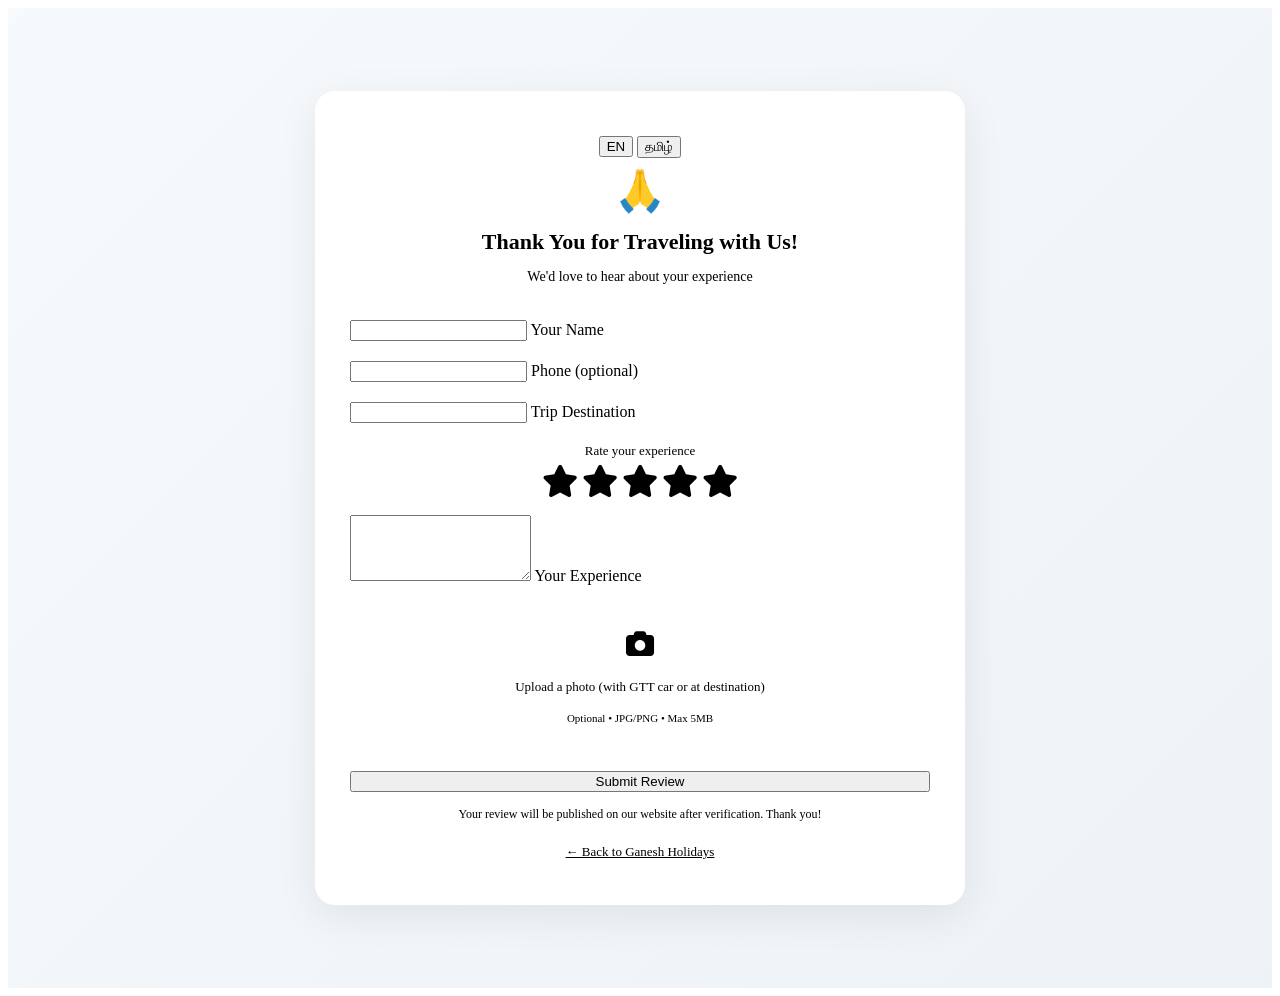
==== review.html @ 8d5c186d "Add main website files Add main website files - these are the main website files." ====
<!DOCTYPE html>
<html lang="en">
<head>
    <meta charset="UTF-8">
    <meta name="viewport" content="width=device-width, initial-scale=1.0">
    <title>Share Your Experience - Ganesh Holidays</title>
    <meta name="description" content="Share your travel experience with Ganesh Holidays. Your feedback helps us serve you better.">
    <link rel="icon" type="image/svg+xml" href="assets/favicon.svg">
    <link href="https://fonts.googleapis.com/css2?family=Sora:wght@300;400;600;700&family=Noto+Sans+Tamil:wght@300;400;600;700&display=swap" rel="stylesheet">
    <link rel="stylesheet" href="https://cdnjs.cloudflare.com/ajax/libs/font-awesome/6.5.1/css/all.min.css">
    <link rel="stylesheet" href="css/style.css">
    <style>
        .review-page {
            min-height: 100vh;
            background: linear-gradient(135deg, #f7fafc 0%, #edf2f7 100%);
            padding: 40px 20px;
            display: flex;
            align-items: center;
            justify-content: center;
        }
        .review-container {
            max-width: 580px;
            width: 100%;
            background: white;
            border-radius: 20px;
            padding: 45px 35px;
            box-shadow: 0 10px 40px rgba(0,0,0,0.08);
        }
        .review-header {
            text-align: center;
            margin-bottom: 35px;
        }
        .review-header .icon {
            font-size: 40px;
            margin-bottom: 12px;
        }
        .review-header h1 {
            font-size: 22px;
            color: var(--blue-dark);
            margin-bottom: 8px;
        }
        .review-header p {
            font-size: 14px;
            color: var(--gray-500);
        }
        .review-form {
            display: flex;
            flex-direction: column;
            gap: 20px;
        }
        .star-rating {
            text-align: center;
        }
        .star-rating label {
            font-size: 13px;
            color: var(--gray-600);
            display: block;
            margin-bottom: 8px;
        }
        .stars {
            display: flex;
            justify-content: center;
            gap: 8px;
        }
        .stars i {
            font-size: 28px;
            color: var(--gray-200);
            cursor: pointer;
            transition: color 0.2s, transform 0.2s;
        }
        .stars i:hover,
        .stars i.active {
            color: var(--gold);
            transform: scale(1.15);
        }
        .photo-upload {
            border: 2px dashed var(--gray-200);
            border-radius: var(--radius-md);
            padding: 25px;
            text-align: center;
            cursor: pointer;
            transition: var(--transition);
        }
        .photo-upload:hover {
            border-color: var(--gold);
            background: #fffbf5;
        }
        .photo-upload i {
            font-size: 28px;
            color: var(--gray-300);
            margin-bottom: 8px;
        }
        .photo-upload p {
            font-size: 13px;
            color: var(--gray-500);
        }
        .photo-upload small {
            font-size: 11px;
            color: var(--gray-300);
        }
        .review-lang {
            display: flex;
            justify-content: center;
            margin-bottom: 10px;
        }
        .review-note {
            text-align: center;
            font-size: 12px;
            color: var(--gray-500);
            margin-top: 15px;
        }
        .back-link {
            text-align: center;
            margin-top: 20px;
        }
        .back-link a {
            color: var(--blue-dark);
            font-size: 13px;
            text-decoration: underline;
        }
    </style>
</head>
<body>
    <div class="review-page">
        <div class="review-container">
            <div class="review-lang">
                <div class="lang-toggle">
                    <button class="lang-btn active" data-lang="en">EN</button>
                    <button class="lang-btn" data-lang="ta">தமிழ்</button>
                </div>
            </div>

            <div class="review-header">
                <div class="icon">🙏</div>
                <h1 data-i18n="review.page.title">Thank You for Traveling with Us!</h1>
                <p data-i18n="review.page.subtitle">We'd love to hear about your experience</p>
            </div>

            <form class="review-form" id="reviewForm" action="https://formspree.io/f/YOUR_FORM_ID" method="POST">
                <div class="form-group">
                    <input type="text" name="name" required placeholder=" " id="revName">
                    <label for="revName" data-i18n="review.form.name">Your Name</label>
                </div>

                <div class="form-group">
                    <input type="tel" name="phone" placeholder=" " id="revPhone">
                    <label for="revPhone" data-i18n="review.form.phone">Phone (optional)</label>
                </div>

                <div class="form-group">
                    <input type="text" name="destination" required placeholder=" " id="revDest">
                    <label for="revDest" data-i18n="review.form.destination">Trip Destination</label>
                </div>

                <div class="star-rating">
                    <label data-i18n="review.form.rating">Rate your experience</label>
                    <div class="stars" id="starRating">
                        <i class="fas fa-star" data-rating="1"></i>
                        <i class="fas fa-star" data-rating="2"></i>
                        <i class="fas fa-star" data-rating="3"></i>
                        <i class="fas fa-star" data-rating="4"></i>
                        <i class="fas fa-star" data-rating="5"></i>
                    </div>
                    <input type="hidden" name="rating" id="ratingValue" value="5">
                </div>

                <div class="form-group">
                    <textarea name="feedback" rows="4" required placeholder=" " id="revFeedback"></textarea>
                    <label for="revFeedback" data-i18n="review.form.feedback">Your Experience</label>
                </div>

                <div class="photo-upload" id="photoUpload">
                    <i class="fas fa-camera"></i>
                    <p data-i18n="review.form.photo">Upload a photo (with GTT car or at destination)</p>
                    <small data-i18n="review.form.photoHint">Optional • JPG/PNG • Max 5MB</small>
                    <input type="file" name="photo" accept="image/*" style="display:none" id="photoInput">
                </div>

                <button type="submit" class="btn btn-primary btn-full" data-i18n="review.form.submit">Submit Review</button>
            </form>

            <p class="review-note" data-i18n="review.form.note">Your review will be published on our website after verification. Thank you!</p>

            <div class="back-link">
                <a href="index.html" data-i18n="review.back">← Back to Ganesh Holidays</a>
            </div>
        </div>
    </div>

    <script src="js/i18n.js"></script>
    <script>
        // Star rating interaction
        const stars = document.querySelectorAll('#starRating i');
        const ratingInput = document.getElementById('ratingValue');

        stars.forEach(star => {
            star.addEventListener('click', () => {
                const rating = star.getAttribute('data-rating');
                ratingInput.value = rating;

                stars.forEach((s, index) => {
                    if (index < rating) {
                        s.classList.add('active');
                    } else {
                        s.classList.remove('active');
                    }
                });
            });

            star.addEventListener('mouseenter', () => {
                const rating = star.getAttribute('data-rating');
                stars.forEach((s, index) => {
                    if (index < rating) {
                        s.style.color = 'var(--gold)';
                    } else {
                        s.style.color = '';
                    }
                });
            });
        });

        document.getElementById('starRating').addEventListener('mouseleave', () => {
            const currentRating = ratingInput.value;
            stars.forEach((s, index) => {
                s.style.color = '';
                if (index < currentRating) {
                    s.classList.add('active');
                }
            });
        });

        // Set all stars active by default (rating 5)
        stars.forEach(s => s.classList.add('active'));

        // Photo upload click
        document.getElementById('photoUpload').addEventListener('click', () => {
            document.getElementById('photoInput').click();
        });

        document.getElementById('photoInput').addEventListener('change', (e) => {
            if (e.target.files.length > 0) {
                const fileName = e.target.files[0].name;
                document.querySelector('#photoUpload p').textContent = '✅ ' + fileName;
            }
        });

        // Form submission
        document.getElementById('reviewForm').addEventListener('submit', (e) => {
            e.preventDefault();
            alert('Thank you! Your review has been submitted and will appear on our website after approval.');
            e.target.reset();
            stars.forEach(s => s.classList.add('active'));
            ratingInput.value = 5;
            document.querySelector('#photoUpload p').textContent = 'Upload a photo (with GTT car or at destination)';
        });
    </script>
</body>
</html>
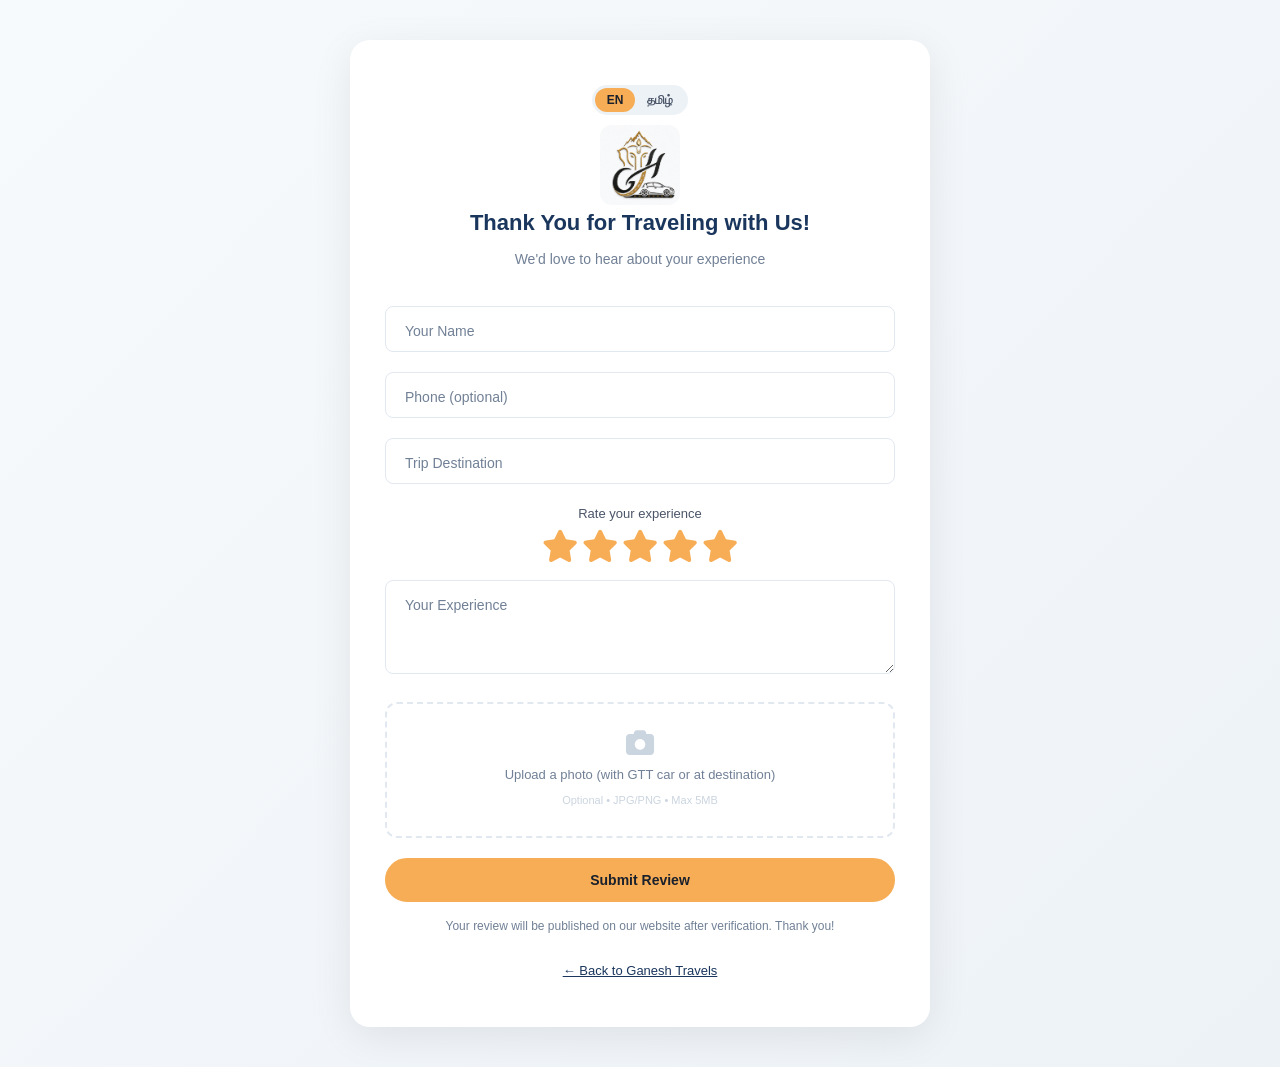
==== commit 3a88ee1e: "Add files via upload" ====
--- a/review.html
+++ b/review.html
@@ -103,6 +103,16 @@
             justify-content: center;
             margin-bottom: 10px;
         }
+        .review-lang .lang-toggle {
+            background: #edf2f7;
+        }
+        .review-lang .lang-btn {
+            color: #4a5568;
+        }
+        .review-lang .lang-btn.active {
+            background: var(--gold);
+            color: #1a202c;
+        }
         .review-note {
             text-align: center;
             font-size: 12px;
@@ -131,7 +141,7 @@
             </div>
 
             <div class="review-header">
-                <div class="icon">🙏</div>
+                <div class="icon" style="width:80px; height:80px; overflow:hidden; border-radius:12px; margin:0 auto;"><img src="assets/logo.jpg" alt="Ganesh Holidays" style="width:100%; height:100%; object-fit:cover; object-position:center 20%; transform:scale(1.6);"></div>
                 <h1 data-i18n="review.page.title">Thank You for Traveling with Us!</h1>
                 <p data-i18n="review.page.subtitle">We'd love to hear about your experience</p>
             </div>
@@ -171,7 +181,7 @@
 
                 <div class="photo-upload" id="photoUpload">
                     <i class="fas fa-camera"></i>
-                    <p data-i18n="review.form.photo">Upload a photo (with GTT car or at destination)</p>
+                    <p data-i18n="review.form.photo">Upload a photo (with GH car or at destination)</p>
                     <small data-i18n="review.form.photoHint">Optional • JPG/PNG • Max 5MB</small>
                     <input type="file" name="photo" accept="image/*" style="display:none" id="photoInput">
                 </div>
--- a/css/style.css
+++ b/css/style.css
@@ -0,0 +1,1053 @@
+/* ============================================
+   GANESH TRAVELS - Main Stylesheet
+   Color Palette: Blue (#1a365d) + Gold (#f6ad55)
+   ============================================ */
+
+/* === RESET & BASE === */
+*, *::before, *::after {
+    margin: 0;
+    padding: 0;
+    box-sizing: border-box;
+}
+
+:root {
+    --blue-dark: #1a365d;
+    --blue-mid: #2a4a7f;
+    --blue-light: #3b5998;
+    --gold: #f6ad55;
+    --gold-dark: #dd9a3c;
+    --gold-light: #fbd38d;
+    --white: #ffffff;
+    --gray-50: #f7fafc;
+    --gray-100: #edf2f7;
+    --gray-200: #e2e8f0;
+    --gray-300: #cbd5e0;
+    --gray-500: #718096;
+    --gray-600: #4a5568;
+    --gray-700: #2d3748;
+    --gray-900: #1a202c;
+    --shadow-sm: 0 2px 8px rgba(0,0,0,0.08);
+    --shadow-md: 0 4px 20px rgba(0,0,0,0.1);
+    --shadow-lg: 0 10px 40px rgba(0,0,0,0.12);
+    --radius-sm: 8px;
+    --radius-md: 12px;
+    --radius-lg: 20px;
+    --transition: all 0.3s ease;
+}
+
+html {
+    scroll-behavior: smooth;
+    scroll-padding-top: 60px;
+}
+
+body {
+    font-family: 'Sora', sans-serif;
+    font-size: 16px;
+    line-height: 1.6;
+    color: var(--gray-700);
+    background: var(--white);
+    overflow-x: hidden;
+}
+
+body.tamil {
+    font-family: 'Noto Sans Tamil', 'Sora', sans-serif;
+}
+
+a {
+    text-decoration: none;
+    color: inherit;
+}
+
+img {
+    max-width: 100%;
+    height: auto;
+    display: block;
+}
+
+.container {
+    max-width: 1200px;
+    margin: 0 auto;
+    padding: 0 20px;
+}
+
+/* === NAVIGATION === */
+.navbar {
+    position: fixed;
+    top: 0;
+    left: 0;
+    right: 0;
+    z-index: 1000;
+    background: rgba(26, 36, 55, 0.97);
+    backdrop-filter: blur(10px);
+    border-bottom: 1px solid rgba(246, 173, 85, 0.15);
+    transition: var(--transition);
+}
+
+.navbar.scrolled {
+    box-shadow: 0 2px 15px rgba(0,0,0,0.3);
+}
+
+.nav-container {
+    max-width: 1200px;
+    margin: 0 auto;
+    padding: 12px 20px;
+    display: flex;
+    align-items: center;
+    justify-content: space-between;
+}
+
+.nav-logo {
+    display: flex;
+    align-items: center;
+    gap: 10px;
+}
+
+.logo-icon {
+    position: relative;
+    color: var(--blue-dark);
+    flex-shrink: 0;
+    width: 50px;
+    height: 50px;
+    overflow: hidden;
+    border-radius: 6px;
+}
+
+.logo-img {
+    width: 100%;
+    height: 100%;
+    object-fit: cover;
+    object-position: center 20%;
+    transform: scale(1.6);
+    border-radius: 6px;
+}
+
+.logo-img-footer {
+    filter: brightness(1.1);
+}
+
+.logo-text {
+    display: flex;
+    flex-direction: column;
+}
+
+.logo-brand {
+    font-family: 'Sora', sans-serif;
+    font-weight: 700;
+    font-size: 16px;
+    color: #ffffff;
+    letter-spacing: 1.5px;
+}
+
+.logo-tagline {
+    font-family: 'Josefin Sans', sans-serif;
+    font-weight: 400;
+    font-size: 9px;
+    color: #f6ad55;
+    letter-spacing: 2px;
+    text-transform: uppercase;
+}
+
+.nav-menu {
+    display: flex;
+    gap: 28px;
+}
+
+.nav-link {
+    font-size: 14px;
+    font-weight: 400;
+    color: rgba(255,255,255,0.75);
+    transition: var(--transition);
+    position: relative;
+}
+
+.nav-link::after {
+    content: '';
+    position: absolute;
+    bottom: -4px;
+    left: 0;
+    width: 0;
+    height: 2px;
+    background: var(--gold);
+    transition: width 0.3s ease;
+}
+
+.nav-link:hover {
+    color: #ffffff;
+}
+
+.nav-link:hover::after {
+    width: 100%;
+}
+
+.nav-right {
+    display: flex;
+    align-items: center;
+    gap: 15px;
+}
+
+.lang-toggle {
+    display: flex;
+    background: rgba(255,255,255,0.1);
+    border-radius: 20px;
+    padding: 3px;
+}
+
+.lang-btn {
+    border: none;
+    background: transparent;
+    padding: 5px 12px;
+    border-radius: 18px;
+    font-size: 12px;
+    cursor: pointer;
+    transition: var(--transition);
+    font-weight: 600;
+    color: rgba(255,255,255,0.6);
+}
+
+.lang-btn.active {
+    background: var(--gold);
+    color: var(--gray-900);
+}
+
+.nav-hamburger {
+    display: none;
+    flex-direction: column;
+    gap: 5px;
+    background: none;
+    border: none;
+    cursor: pointer;
+    padding: 5px;
+}
+
+.nav-hamburger span {
+    width: 24px;
+    height: 2px;
+    background: #ffffff;
+    transition: var(--transition);
+}
+
+/* === HERO === */
+.hero {
+    height: 100vh;
+    min-height: 600px;
+    position: relative;
+    display: flex;
+    align-items: center;
+    justify-content: center;
+}
+
+.hero-bg {
+    position: absolute;
+    inset: 0;
+}
+
+.hero-img {
+    width: 100%;
+    height: 100%;
+    object-fit: cover;
+}
+
+.hero-overlay {
+    position: absolute;
+    inset: 0;
+    background: linear-gradient(135deg, rgba(26, 54, 93, 0.8) 0%, rgba(26, 54, 93, 0.4) 100%);
+}
+
+.hero-content {
+    position: relative;
+    z-index: 2;
+    text-align: center;
+    padding: 0 20px;
+}
+
+.hero-title {
+    font-size: clamp(2rem, 5vw, 3.5rem);
+    font-weight: 800;
+    color: white;
+    margin-bottom: 16px;
+    line-height: 1.2;
+}
+
+.hero-subtitle {
+    font-size: clamp(1rem, 2vw, 1.2rem);
+    color: rgba(255,255,255,0.85);
+    max-width: 600px;
+    margin: 0 auto 30px;
+    font-weight: 300;
+}
+
+.hero-scroll {
+    position: absolute;
+    bottom: 30px;
+    left: 50%;
+    transform: translateX(-50%);
+    color: white;
+    font-size: 20px;
+    animation: bounce 2s infinite;
+}
+
+@keyframes bounce {
+    0%, 100% { transform: translateX(-50%) translateY(0); }
+    50% { transform: translateX(-50%) translateY(10px); }
+}
+
+/* === BUTTONS === */
+.btn {
+    display: inline-block;
+    padding: 12px 28px;
+    border-radius: 30px;
+    font-size: 14px;
+    font-weight: 600;
+    cursor: pointer;
+    transition: var(--transition);
+    border: 2px solid transparent;
+    text-align: center;
+}
+
+.btn-primary {
+    background: var(--gold);
+    color: var(--gray-900);
+    border-color: var(--gold);
+}
+
+.btn-primary:hover {
+    background: var(--gold-dark);
+    border-color: var(--gold-dark);
+    transform: translateY(-2px);
+    box-shadow: 0 8px 25px rgba(246, 173, 85, 0.3);
+}
+
+.btn-outline {
+    background: transparent;
+    color: var(--blue-dark);
+    border-color: var(--blue-dark);
+}
+
+.btn-outline:hover {
+    background: var(--blue-dark);
+    color: white;
+    transform: translateY(-2px);
+}
+
+.btn-full {
+    width: 100%;
+}
+
+/* === SECTIONS === */
+.section {
+    padding: 40px 0 60px;
+}
+
+.section-title {
+    font-size: clamp(1.5rem, 3vw, 2.2rem);
+    font-weight: 700;
+    color: var(--blue-dark);
+    text-align: center;
+    margin-bottom: 10px;
+}
+
+.section-subtitle {
+    font-size: 15px;
+    color: var(--gray-500);
+    text-align: center;
+    margin-bottom: 40px;
+    font-weight: 300;
+}
+
+/* === ABOUT === */
+.about {
+    background: var(--gray-50);
+}
+
+.about-grid {
+    display: grid;
+    grid-template-columns: 1fr 1fr;
+    gap: 50px;
+    align-items: center;
+}
+
+.about-text p {
+    font-size: 15px;
+    line-height: 1.8;
+    color: var(--gray-600);
+}
+
+.stats-grid {
+    display: grid;
+    grid-template-columns: 1fr 1fr;
+    gap: 20px;
+}
+
+.stat-card {
+    background: white;
+    padding: 25px;
+    border-radius: var(--radius-md);
+    text-align: center;
+    box-shadow: var(--shadow-sm);
+    transition: var(--transition);
+}
+
+.stat-card:hover {
+    transform: translateY(-3px);
+    box-shadow: var(--shadow-md);
+}
+
+.stat-number {
+    font-size: 2.5rem;
+    font-weight: 800;
+    color: var(--gold);
+    line-height: 1;
+    margin-bottom: 5px;
+}
+
+.stat-number::after {
+    content: '+';
+}
+
+.stat-label {
+    font-size: 13px;
+    color: var(--gray-500);
+    font-weight: 400;
+}
+
+/* === SERVICES === */
+.services-grid {
+    display: grid;
+    grid-template-columns: repeat(3, 1fr);
+    gap: 25px;
+}
+
+.service-card {
+    background: white;
+    padding: 35px 25px;
+    border-radius: var(--radius-md);
+    text-align: center;
+    box-shadow: var(--shadow-sm);
+    transition: var(--transition);
+    border: 1px solid var(--gray-100);
+}
+
+.service-card:hover {
+    transform: translateY(-5px);
+    box-shadow: var(--shadow-lg);
+    border-color: var(--gold);
+}
+
+.service-icon {
+    width: 60px;
+    height: 60px;
+    background: linear-gradient(135deg, var(--blue-dark), var(--blue-mid));
+    border-radius: 50%;
+    display: flex;
+    align-items: center;
+    justify-content: center;
+    margin: 0 auto 18px;
+    color: white;
+    font-size: 22px;
+}
+
+.service-card h3 {
+    font-size: 16px;
+    color: var(--blue-dark);
+    margin-bottom: 10px;
+    font-weight: 600;
+}
+
+.service-card p {
+    font-size: 13px;
+    color: var(--gray-500);
+    line-height: 1.6;
+}
+
+/* === PACKAGES === */
+.packages {
+    background: var(--gray-50);
+}
+
+.packages-grid {
+    display: grid;
+    grid-template-columns: repeat(3, 1fr);
+    gap: 25px;
+}
+
+.package-card {
+    background: white;
+    border-radius: var(--radius-md);
+    overflow: hidden;
+    box-shadow: var(--shadow-sm);
+    transition: var(--transition);
+}
+
+.package-card:hover {
+    transform: translateY(-5px);
+    box-shadow: var(--shadow-lg);
+}
+
+.package-img {
+    position: relative;
+    height: 200px;
+    overflow: hidden;
+}
+
+.package-img img {
+    width: 100%;
+    height: 100%;
+    object-fit: cover;
+    transition: transform 0.5s ease;
+}
+
+.package-card:hover .package-img img {
+    transform: scale(1.05);
+}
+
+.package-badge {
+    position: absolute;
+    top: 12px;
+    left: 12px;
+    background: var(--gold);
+    color: var(--gray-900);
+    padding: 4px 12px;
+    border-radius: 20px;
+    font-size: 11px;
+    font-weight: 700;
+}
+
+.package-badge-hot {
+    background: #e53e3e;
+    color: white;
+}
+
+.package-info {
+    padding: 20px;
+}
+
+.package-info h3 {
+    font-size: 17px;
+    color: var(--blue-dark);
+    margin-bottom: 8px;
+    font-weight: 700;
+}
+
+.package-duration {
+    font-size: 13px;
+    color: var(--gray-500);
+    margin-bottom: 8px;
+}
+
+.package-duration i {
+    color: var(--gold);
+    margin-right: 5px;
+}
+
+.package-price {
+    font-size: 13px;
+    font-weight: 500;
+    color: var(--gray-600);
+    margin-bottom: 15px;
+    line-height: 1.5;
+}
+
+.package-price i {
+    color: var(--gold);
+    margin-right: 5px;
+}
+
+.packages-note {
+    text-align: center;
+    margin-top: 30px;
+    font-size: 15px;
+    font-weight: 600;
+    color: var(--blue-dark);
+    background: #fef9e7;
+    padding: 18px 25px;
+    border-radius: var(--radius-sm);
+    border: 1px solid #f6ad55;
+    border-left: 4px solid var(--gold);
+}
+
+.packages-note i {
+    color: var(--gold);
+    margin-right: 8px;
+    font-size: 16px;
+}
+
+/* === WHY CHOOSE US === */
+.whyus-grid {
+    display: grid;
+    grid-template-columns: repeat(3, 1fr);
+    gap: 30px;
+}
+
+.whyus-item {
+    text-align: center;
+    padding: 25px;
+}
+
+.whyus-item i {
+    font-size: 32px;
+    color: var(--gold);
+    margin-bottom: 15px;
+}
+
+.whyus-item h4 {
+    font-size: 16px;
+    color: var(--blue-dark);
+    margin-bottom: 8px;
+    font-weight: 600;
+}
+
+.whyus-item p {
+    font-size: 13px;
+    color: var(--gray-500);
+    line-height: 1.6;
+}
+
+/* === GALLERY === */
+.gallery {
+    background: var(--gray-50);
+}
+
+.gallery-grid {
+    display: grid;
+    grid-template-columns: repeat(3, 1fr);
+    gap: 15px;
+}
+
+.gallery-item {
+    border-radius: var(--radius-sm);
+    overflow: hidden;
+    aspect-ratio: 4/3;
+    cursor: pointer;
+    position: relative;
+}
+
+.gallery-item::after {
+    content: '';
+    position: absolute;
+    inset: 0;
+    background: rgba(26, 54, 93, 0);
+    transition: var(--transition);
+}
+
+.gallery-item:hover::after {
+    background: rgba(26, 54, 93, 0.2);
+}
+
+.gallery-item img {
+    width: 100%;
+    height: 100%;
+    object-fit: cover;
+    transition: transform 0.5s ease;
+}
+
+.gallery-item:hover img {
+    transform: scale(1.08);
+}
+
+/* === REVIEWS === */
+.reviews-grid {
+    display: grid;
+    grid-template-columns: repeat(3, 1fr);
+    gap: 25px;
+}
+
+.review-card {
+    background: white;
+    padding: 30px;
+    border-radius: var(--radius-md);
+    box-shadow: var(--shadow-sm);
+    border: 1px solid var(--gray-100);
+    transition: var(--transition);
+}
+
+.review-card:hover {
+    box-shadow: var(--shadow-md);
+    transform: translateY(-3px);
+}
+
+.review-stars {
+    color: var(--gold);
+    margin-bottom: 15px;
+    font-size: 14px;
+}
+
+.review-text {
+    font-size: 14px;
+    color: var(--gray-600);
+    line-height: 1.7;
+    margin-bottom: 20px;
+    font-style: italic;
+}
+
+.review-author {
+    display: flex;
+    align-items: center;
+    gap: 12px;
+}
+
+.review-avatar {
+    width: 40px;
+    height: 40px;
+    background: var(--blue-dark);
+    color: white;
+    border-radius: 50%;
+    display: flex;
+    align-items: center;
+    justify-content: center;
+    font-size: 13px;
+    font-weight: 700;
+}
+
+.review-author strong {
+    font-size: 14px;
+    color: var(--blue-dark);
+    display: block;
+}
+
+.review-author span {
+    font-size: 12px;
+    color: var(--gray-500);
+}
+
+.review-cta {
+    text-align: center;
+    margin-top: 40px;
+}
+
+/* === CONTACT === */
+.contact {
+    background: var(--gray-50);
+}
+
+.contact-grid {
+    display: grid;
+    grid-template-columns: 1fr 1fr;
+    gap: 50px;
+}
+
+.contact-info {
+    display: flex;
+    flex-direction: column;
+    gap: 25px;
+}
+
+.contact-item {
+    display: flex;
+    align-items: flex-start;
+    gap: 15px;
+}
+
+.contact-item i {
+    width: 40px;
+    height: 40px;
+    background: var(--blue-dark);
+    color: white;
+    border-radius: 50%;
+    display: flex;
+    align-items: center;
+    justify-content: center;
+    font-size: 16px;
+    flex-shrink: 0;
+}
+
+.contact-item strong {
+    display: block;
+    font-size: 14px;
+    color: var(--blue-dark);
+    margin-bottom: 3px;
+}
+
+.contact-item a,
+.contact-item p {
+    font-size: 14px;
+    color: var(--gray-600);
+}
+
+.contact-item a:hover {
+    color: var(--gold);
+}
+
+.contact-social {
+    display: flex;
+    gap: 12px;
+    margin-top: 10px;
+}
+
+.contact-social a {
+    width: 40px;
+    height: 40px;
+    background: var(--gray-100);
+    border-radius: 50%;
+    display: flex;
+    align-items: center;
+    justify-content: center;
+    color: var(--blue-dark);
+    transition: var(--transition);
+}
+
+.contact-social a:hover {
+    background: var(--gold);
+    color: white;
+}
+
+/* Contact Form */
+.contact-form {
+    display: flex;
+    flex-direction: column;
+    gap: 20px;
+}
+
+.form-group {
+    position: relative;
+}
+
+.form-group input,
+.form-group textarea {
+    width: 100%;
+    padding: 14px 16px;
+    border: 1px solid var(--gray-200);
+    border-radius: var(--radius-sm);
+    font-size: 14px;
+    font-family: inherit;
+    background: white;
+    transition: var(--transition);
+}
+
+.form-group input:focus,
+.form-group textarea:focus {
+    outline: none;
+    border-color: var(--gold);
+    box-shadow: 0 0 0 3px rgba(246, 173, 85, 0.1);
+}
+
+.form-group label {
+    position: absolute;
+    left: 16px;
+    top: 14px;
+    font-size: 14px;
+    color: var(--gray-500);
+    transition: var(--transition);
+    pointer-events: none;
+    background: white;
+    padding: 0 4px;
+}
+
+.form-group input:focus + label,
+.form-group input:not(:placeholder-shown) + label,
+.form-group textarea:focus + label,
+.form-group textarea:not(:placeholder-shown) + label {
+    top: -8px;
+    font-size: 11px;
+    color: var(--gold);
+}
+
+/* === FOOTER === */
+.footer {
+    background: var(--blue-dark);
+    color: rgba(255,255,255,0.7);
+    padding: 60px 0 20px;
+}
+
+.footer-grid {
+    display: grid;
+    grid-template-columns: 2fr 1fr 1fr;
+    gap: 40px;
+    margin-bottom: 40px;
+}
+
+.footer-brand p {
+    font-size: 13px;
+    margin-top: 15px;
+    line-height: 1.7;
+}
+
+.footer-links h4 {
+    color: white;
+    font-size: 15px;
+    margin-bottom: 15px;
+    font-weight: 600;
+}
+
+.footer-links a {
+    display: block;
+    font-size: 13px;
+    margin-bottom: 8px;
+    transition: var(--transition);
+}
+
+.footer-links a:hover {
+    color: var(--gold);
+    padding-left: 5px;
+}
+
+.footer-bottom {
+    border-top: 1px solid rgba(255,255,255,0.1);
+    padding-top: 20px;
+    text-align: center;
+    font-size: 13px;
+}
+
+/* === BACK TO TOP === */
+.back-to-top {
+    position: fixed;
+    bottom: 30px;
+    right: 30px;
+    width: 45px;
+    height: 45px;
+    background: var(--gold);
+    color: var(--gray-900);
+    border: none;
+    border-radius: 50%;
+    cursor: pointer;
+    font-size: 16px;
+    display: flex;
+    align-items: center;
+    justify-content: center;
+    opacity: 0;
+    visibility: hidden;
+    transition: var(--transition);
+    box-shadow: var(--shadow-md);
+    z-index: 999;
+}
+
+.back-to-top.visible {
+    opacity: 1;
+    visibility: visible;
+}
+
+.back-to-top:hover {
+    transform: translateY(-3px);
+    background: var(--gold-dark);
+}
+
+/* === ANIMATIONS (Fade in on scroll) === */
+.fade-in {
+    opacity: 0;
+    transform: translateY(30px);
+    transition: opacity 0.6s ease, transform 0.6s ease;
+}
+
+.fade-in.visible {
+    opacity: 1;
+    transform: translateY(0);
+}
+
+/* === RESPONSIVE === */
+@media (max-width: 1024px) {
+    .services-grid,
+    .packages-grid,
+    .reviews-grid,
+    .whyus-grid {
+        grid-template-columns: repeat(2, 1fr);
+    }
+
+    .footer-grid {
+        grid-template-columns: 1fr 1fr;
+    }
+}
+
+@media (max-width: 768px) {
+    .nav-menu {
+        position: fixed;
+        top: 0;
+        right: -100%;
+        width: 220px;
+        height: 100vh;
+        max-height: 100vh;
+        background: white;
+        flex-direction: column;
+        padding: 70px 25px 30px;
+        gap: 18px;
+        box-shadow: var(--shadow-lg);
+        transition: right 0.3s ease;
+        border-radius: 0 0 0 16px;
+    }
+
+    .nav-menu.active {
+        right: 0;
+    }
+
+    .nav-menu .nav-link {
+        color: #1a365d;
+        font-size: 16px;
+        font-weight: 600;
+    }
+
+    .nav-menu .nav-link:hover {
+        color: #f6ad55;
+    }
+
+    .nav-hamburger {
+        display: flex;
+    }
+
+    .nav-hamburger.active span:nth-child(1) {
+        transform: rotate(45deg) translate(5px, 5px);
+        background: #1a365d;
+    }
+
+    .nav-hamburger.active span:nth-child(2) {
+        opacity: 0;
+    }
+
+    .nav-hamburger.active span:nth-child(3) {
+        transform: rotate(-45deg) translate(5px, -5px);
+        background: #1a365d;
+    }
+
+    .about-grid {
+        grid-template-columns: 1fr;
+    }
+
+    .services-grid,
+    .packages-grid,
+    .reviews-grid,
+    .whyus-grid,
+    .gallery-grid {
+        grid-template-columns: 1fr;
+    }
+
+    .contact-grid {
+        grid-template-columns: 1fr;
+    }
+
+    .footer-grid {
+        grid-template-columns: 1fr;
+    }
+
+    .hero-title {
+        font-size: 2rem;
+    }
+
+    .section {
+        padding: 30px 0 45px;
+    }
+
+    .logo-tagline {
+        display: none;
+    }
+}
+
+@media (max-width: 480px) {
+    .stats-grid {
+        grid-template-columns: 1fr 1fr;
+        gap: 12px;
+    }
+
+    .stat-card {
+        padding: 18px 12px;
+    }
+
+    .stat-number {
+        font-size: 1.8rem;
+    }
+
+    .lang-toggle {
+        padding: 2px;
+    }
+
+    .lang-btn {
+        padding: 4px 8px;
+        font-size: 11px;
+    }
+}
